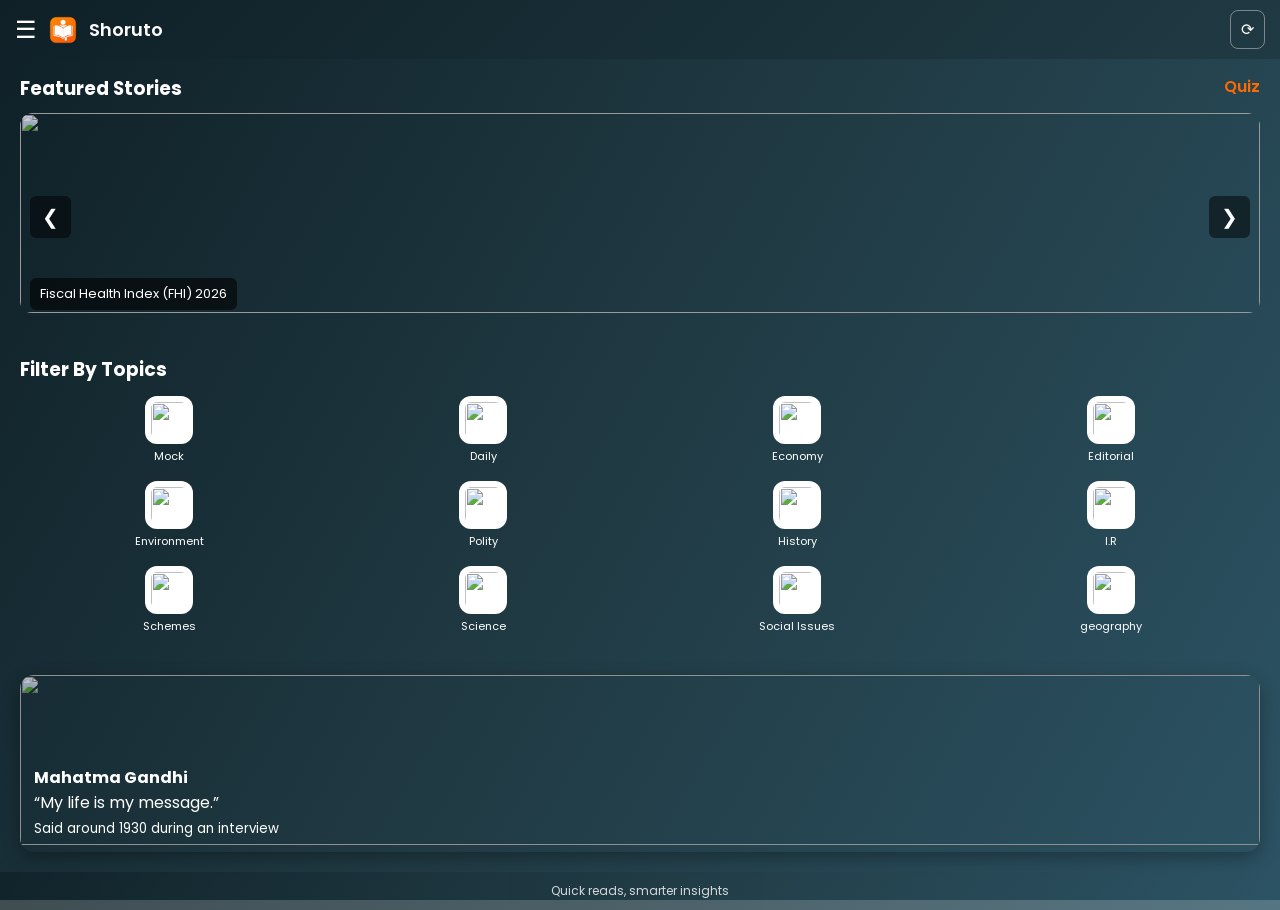
==== index.html @ 44cf9c7d "Update index.html" ====
<!DOCTYPE html>

<html lang="en">
<head>

<meta charset="UTF-8">
<meta name="viewport" content="width=device-width, initial-scale=1, viewport-fit=cover">

<title>Treedell</title>

<link rel="manifest" href="manifest.json">
<meta name="theme-color" content="#0f2027">

<link rel="apple-touch-icon" href="icon-192.png">
<meta name="apple-mobile-web-app-capable" content="yes">

<link href="https://fonts.googleapis.com/css2?family=Poppins:wght@300;400;600&display=swap" rel="stylesheet">

<style>

*{
  margin:0;
  padding:0;
  box-sizing:border-box;
  font-family:Poppins;
}

html,body{
  height:100%;
}

body{
  background:linear-gradient(120deg,#0f2027,#203a43,#2c5364);
  color:white;
  min-height:100vh;
  overflow-x:hidden;
  background-attachment: fixed;
}

/* HEADER */

.header {
  display: flex;
  justify-content: space-between;
  align-items: center;
  padding: 10px 15px;
  background: linear-gradient(135deg, #0f2027, #203a43);
  color: white;
}

/* Left side */
.left {
  display: flex;
  align-items: center;
  gap: 10px;
}

.menu {
  font-size: 22px;
  cursor: pointer;
}

/* Logo */
.logo {
  width: 32px;
  height: 32px;
  border-radius: 8px;
}

/* Title */
.left h3 {
  margin: 0;
  font-size: 18px;
  font-weight: 600;
}

/* Right side */
.right {
  display: flex;
  align-items: center;
}

/* Refresh Button */
.refresh-btn {
  background: transparent;
  border: 1px solid rgba(255,255,255,0.4);
  color: white;
  padding: 6px 10px;
  border-radius: 8px;
  font-size: 16px;
  cursor: pointer;
  transition: 0.2s;
}

.refresh-btn:hover {
  background: rgba(255,255,255,0.1);
}

.menu{font-size:24px;cursor:pointer;}

/* SIDEBAR */

.sidebar{
position:fixed;
top:0;
left:-260px;
width:260px;
height:100%;
background:#203a43;
transition:.35s;
z-index:2000;
}

.sidebar.open{left:0;}

.sidebar-header{
display:flex;
justify-content:space-between;
padding:16px;
border-bottom:1px solid rgba(255,255,255,0.15);
}

.close-btn{cursor:pointer;font-size:20px;}

.sidebar a{
display:block;
padding:15px 20px;
text-decoration:none;
color:white;
border-bottom:1px solid rgba(255,255,255,0.08);
}

.sidebar a:hover{background:#2c5364;}

/* Convert App Box */

.install-box{
  margin:6px;
  padding:6px 8px;
  border-radius:6px;
  background:#ff6a00;
  text-align:center;
  font-weight:600;
  cursor:pointer;
  font-size:13px;
}

/* Popup */

.install-popup{
position:fixed;
top:0;
left:0;
width:100%;
height:100%;
background:rgba(0,0,0,0.6);
display:none;
align-items:center;
justify-content:center;
z-index:3000;
}

.install-content{
background:white;
color:black;
padding:25px;
border-radius:12px;
text-align:center;
width:80%;
max-width:320px;
}

.install-content button{
padding:10px 20px;
border:none;
border-radius:6px;
background:#ff6a00;
color:white;
margin:5px;
cursor:pointer;
}

.cancel-btn{background:gray;}

/* FEATURED */

.featured{
  padding:15px 20px;
}

.section-title{
  display:flex;
  justify-content:space-between;
  margin-bottom:10px;
}

.quiz{
  color:#ff6a00;
  text-decoration:none;
  font-weight:600;
}

/* SLIDER */

.slider{position:relative;overflow:hidden;border-radius:12px;}

.slides{display:flex;transition:transform .35s ease;}

.slide{min-width:100%;position:relative;}

.slide img{
width:100%;
height:200px;
object-fit:cover;
border-radius:12px;
filter:brightness(.8);
}

.slide span{
position:absolute;
bottom:10px;
left:10px;
background:rgba(0,0,0,0.6);
padding:6px 10px;
border-radius:6px;
font-size:13px;
}

.slide a{
position:absolute;
top:0;
left:0;
width:100%;
height:100%;
}

/* slider buttons */

.slider-btn{
position:absolute;
top:50%;
transform:translateY(-50%);
background:rgba(0,0,0,0.5);
border:none;
color:white;
font-size:20px;
padding:6px 12px;
cursor:pointer;
border-radius:6px;
}

.prev{left:10px}
.next{right:10px}

/* TOPICS */

.topics{
  padding:20px;
}

.grid{
  display:grid;
  grid-template-columns:repeat(4,minmax(0,1fr));
  gap:16px;
  margin-top:12px;
}

.topic{
  text-align:center;
}

.topic a{
  text-decoration:none;
  color:white;
  display:block;
}

.topic img{
  width:48px;
  height:48px;
  border-radius:12px;
  background:white;
  padding:6px;
  object-fit:contain;
  display:block;
  margin:auto;
}

.topic p{
  font-size:11px;
  margin-top:4px;
}

/* POSTER */

.poster{
  margin:20px;
  border-radius:14px;
  overflow:hidden;
  position:relative;
  box-shadow:0 6px 18px rgba(0,0,0,0.3);
}

.poster img{
  width:100%;
  height:170px;
  object-fit:cover;
  filter:brightness(.75);
}

.poster-content{
  position:absolute;
  bottom:12px;
  left:14px;
}

/* FOOTER */

footer{
text-align:center;
padding:10px;
font-size:12px;
opacity:.8;
margin-bottom:10px;
background:linear-gradient(120deg,#0f2027,#203a43,#2c5364);
}
</style>

</head>

<body>

<!-- SIDEBAR -->

<div class="sidebar" id="sidebar">

<div class="sidebar-header">
<b>Menu</b>
<div class="close-btn" onclick="toggleMenu()">✕</div>
</div>

<a href="/aboutus">About Us</a>
<a href="/Study_material">Study Material</a>
<a href="/contactus">Contact Us</a>
<a href="/privacypolicy">Privacy Policy</a>

<div class="install-box" id="openInstallBox">
📲 Follow Us
</div>

</div>

<!-- HEADER -->

<div class="header">
  <!-- Left Section -->
  <div class="left">
    <div class="menu" onclick="toggleMenu()">☰</div>

    <img src="/icon-192.png" alt="logo" class="logo">

    <h3>Shoruto</h3>
  </div>

  <!-- Right Section -->
  <div class="right">
    <button class="refresh-btn" onclick="refreshPage()">
      ⟳
    </button>
  </div>
</div>

<!-- FEATURED -->

<section class="featured">

<div class="section-title">
<h3>Featured Stories</h3>
<a class="quiz" href="https://myaffiliatepage.com/Currentaffairs">Quiz</a>
</div>

<div class="slider">

<div class="slides" id="slides">

<div class="slide">
<img src="https://studymate81.wordpress.com/wp-content/uploads/2026/03/nelhmj7rqjwqnb363zwiba.jpg">
<span>Fiscal Health Index (FHI) 2026</span>
<a href="https://myaffiliatepage.com/Fiscal_Health_Index_2026?reload=true&t=1773561445678"></a>
</div>

<div class="slide">
<img src="https://studymate81.wordpress.com/wp-content/uploads/2026/03/leonardo_kino_xl_just_create_an_image_of_farmland_3.jpg">
<span>Farm Loan Waivers in India</span>
<a href="https://myaffiliatepage.com/Farm_Loan_Waivers_in_India?reload=true&t=1773561792583"></a>
</div>

<div class="slide">
<img src="https://studymate81.wordpress.com/wp-content/uploads/2026/03/zwa5vwahtymsl9gl7rufxw.png">
<span>AI Impact Study on the Labour Market</span>
<a href="https://myaffiliatepage.com/AI_Impact_Study_on_the_Labour_Market?reload=true&t=1773562117813"></a>
</div>

</div>

<button class="slider-btn prev" onclick="prevSlide()">❮</button> <button class="slider-btn next" onclick="nextSlide()">❯</button>

</div>

</section>

<!-- TOPICS -->

<section class="topics">

<h3>Filter By Topics</h3>

<div class="grid">

<div class="topic">
<a href="https://myaffiliatepage.com/interview">
<img src="https://studymate81.wordpress.com/wp-content/uploads/2026/04/untitled_design-removebg-preview.png">
<p>Mock</p>
</a>
</div>

<div class="topic"><a href="/posts.html?cat=daily"><img src="https://studymate81.wordpress.com/wp-content/uploads/2025/02/eeef1137-86c7-4c1e-878f-673252c6f3b5-removebg-preview.png"><p>Daily</p></a></div>

<div class="topic"><a href="/posts.html?cat=economy"><img src="https://studymate81.wordpress.com/wp-content/uploads/2025/02/2.png"><p>Economy</p></a></div>

<div class="topic"><a href="/posts.html?cat=editorial"><img src="https://studymate81.wordpress.com/wp-content/uploads/2025/02/4.png"><p>Editorial</p></a></div>

<div class="topic"><a href="/posts.html?cat=environment"><img src="https://studymate81.wordpress.com/wp-content/uploads/2025/02/3.png"><p>Environment</p></a></div>

<div class="topic"><a href="/posts.html?cat=governance"><img src="https://studymate81.wordpress.com/wp-content/uploads/2025/02/5.png"><p>Polity</p></a></div>

<div class="topic"><a href="/posts.html?cat=history"><img src="https://studymate81.wordpress.com/wp-content/uploads/2025/02/untitled_design__4_-removebg-preview.png"><p>History</p></a></div>

<div class="topic"><a href="/posts.html?cat=ir"><img src="https://studymate81.wordpress.com/wp-content/uploads/2025/02/12.png"><p>I.R</p></a></div>

<div class="topic"><a href="/posts.html?cat=schemes"><img src="https://studymate81.wordpress.com/wp-content/uploads/2025/02/6.png"><p>Schemes</p></a></div>

<div class="topic"><a href="/posts.html?cat=science"><img src="https://studymate81.wordpress.com/wp-content/uploads/2025/02/8.png"><p>Science</p></a></div>

<div class="topic"><a href="/posts.html?cat=social"><img src="https://studymate81.wordpress.com/wp-content/uploads/2025/02/10.png"><p>Social Issues</p></a></div>

<div class="topic"><a href="/posts.html?cat=geography"><img src="https://studymate81.wordpress.com/wp-content/uploads/2025/02/untitled-design-5.png"><p>geography</p></a></div>

</div>

</section>

<!-- POSTER -->

<div class="poster">

<img src="https://encrypted-tbn0.gstatic.com/images?q=tbn:ANd9GcRRXqSWzCTCOm6CY6Yomk3NsjfngVPtE6K1-g&s">

<div class="poster-content">
  <h4>Mahatma Gandhi</h4>
  <p>“My life is my message.”</p>
  <small>Said around 1930 during an interview</small>
</div>

</div>
</section>

<footer>Quick reads, smarter insights</footer>

<!-- INSTALL POPUP -->
<div class="install-popup" id="installPopup">
  <div class="install-content">
    <h3>Stay Connected</h3>

    <p>
      Thanks for visiting! 😊<br><br>

      Follow us for updates, new content, and more.<br>
      Stay connected and never miss anything!
    </p>

   <button onclick="window.location.href='https://myaffiliatepage.com/'">⬅ Go Back</button>
 <button onclick="window.open('https://instagram.com/yourusername','_blank')">
  ⭐ Follow Us
</button>
    <button class="cancel-btn" onclick="closeInstall()">Close</button>
  </div>
</div>

<script>

function toggleMenu(){
document.getElementById("sidebar").classList.toggle("open");
}

let index=0;

function updateSlide(){
document.getElementById("slides").style.transform="translateX(-"+index*100+"%)";
}

function nextSlide(){index++;if(index>2) index=0;updateSlide();}
function prevSlide(){index--;if(index<0) index=2;updateSlide();}

document.getElementById("openInstallBox").addEventListener("click", () => {
  document.getElementById("installPopup").style.display = "flex";
});

function closeInstall(){
  document.getElementById("installPopup").style.display = "none";
}

function refreshPage() {
  location.reload();
}

</script>

</body>
</html>
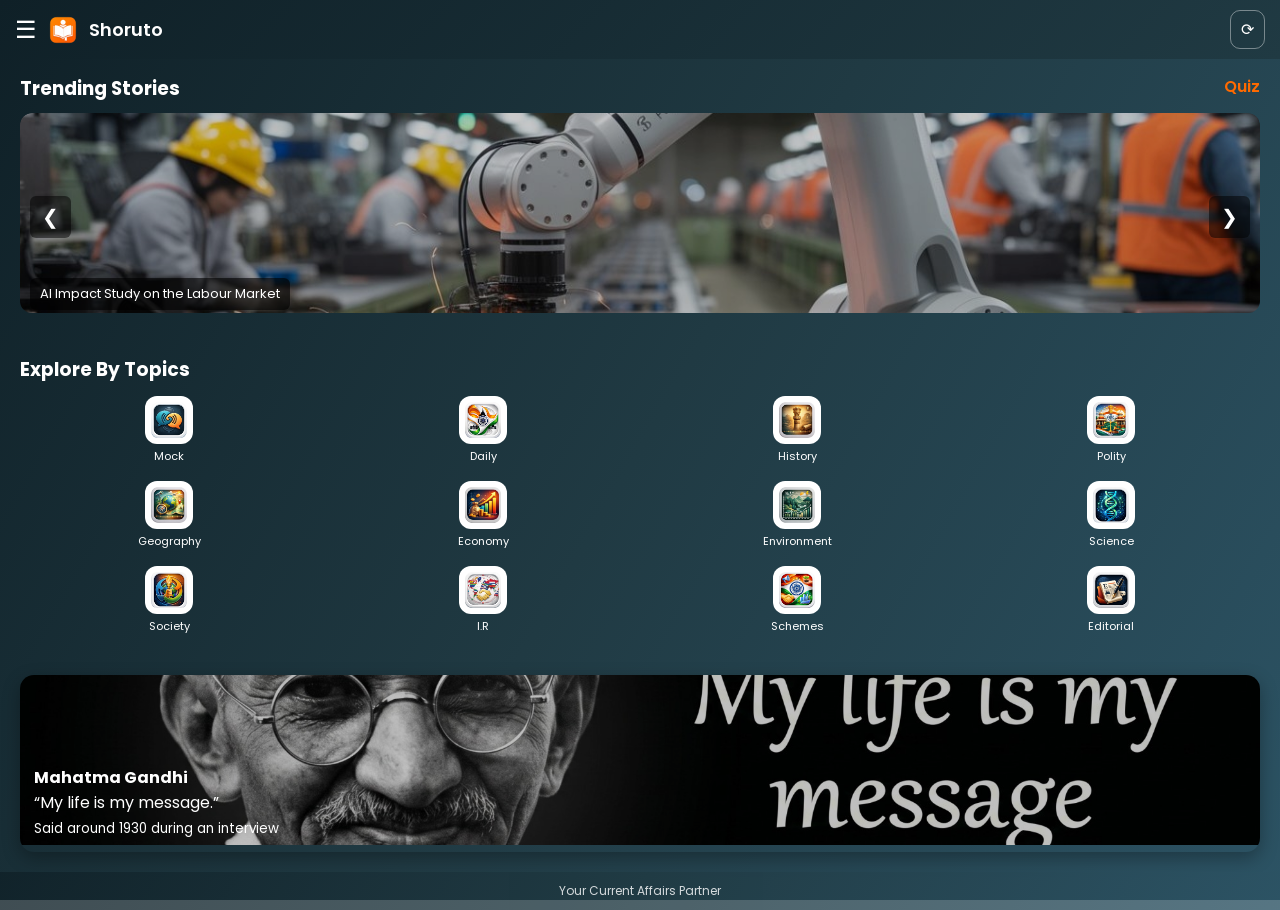
==== commit f47a7952: "Update index.html" ====
--- a/index.html
+++ b/index.html
@@ -6,8 +6,12 @@
 <meta charset="UTF-8">
 <meta name="viewport" content="width=device-width, initial-scale=1, viewport-fit=cover">
 
-<title>Treedell</title>
-
+<title>Shoruto – Daily Current Affairs for UPSC, PCS & Banking Exams</title>
+<meta name="description" content="Shoruto provides daily current affairs, quizzes, and study material for UPSC, PCS, Banking, and competitive exams. Learn smart with short and exam-focused content.">
+<link rel="canonical" href="https://www.shoruto.com/">
+<link rel="icon" href="/icon-192.png" type="image/png">
+<link rel="apple-touch-icon" href="/icon-192.png">
+  
 <link rel="manifest" href="manifest.json">
 <meta name="theme-color" content="#0f2027">
 
@@ -39,16 +43,25 @@
 
 /* HEADER */
 
+/* HEADER */
 .header {
+  position: sticky;
+  top: 0;
+  z-index: 1000;
+
   display: flex;
   justify-content: space-between;
   align-items: center;
+
   padding: 10px 15px;
+
   background: linear-gradient(135deg, #0f2027, #203a43);
   color: white;
-}
-
-/* Left side */
+
+  backdrop-filter: blur(8px);
+}
+
+/* LEFT SIDE */
 .left {
   display: flex;
   align-items: center;
@@ -60,35 +73,38 @@
   cursor: pointer;
 }
 
-/* Logo */
+/* LOGO */
 .logo {
   width: 32px;
   height: 32px;
   border-radius: 8px;
 }
 
-/* Title */
+/* TITLE */
 .left h3 {
   margin: 0;
   font-size: 18px;
   font-weight: 600;
 }
 
-/* Right side */
+/* RIGHT SIDE */
 .right {
   display: flex;
   align-items: center;
 }
 
-/* Refresh Button */
+/* REFRESH BUTTON */
 .refresh-btn {
   background: transparent;
   border: 1px solid rgba(255,255,255,0.4);
   color: white;
+
   padding: 6px 10px;
-  border-radius: 8px;
+  border-radius: 10px;
+
   font-size: 16px;
   cursor: pointer;
+
   transition: 0.2s;
 }
 
@@ -351,9 +367,9 @@
 </div>
 
 <!-- HEADER -->
-
 <div class="header">
-  <!-- Left Section -->
+  
+  <!-- LEFT -->
   <div class="left">
     <div class="menu" onclick="toggleMenu()">☰</div>
 
@@ -362,12 +378,13 @@
     <h3>Shoruto</h3>
   </div>
 
-  <!-- Right Section -->
+  <!-- RIGHT -->
   <div class="right">
     <button class="refresh-btn" onclick="refreshPage()">
       ⟳
     </button>
   </div>
+
 </div>
 
 <!-- FEATURED -->
@@ -375,8 +392,8 @@
 <section class="featured">
 
 <div class="section-title">
-<h3>Featured Stories</h3>
-<a class="quiz" href="https://myaffiliatepage.com/Currentaffairs">Quiz</a>
+<h3>Trending Stories</h3>
+<a class="quiz" href="/DailyQuiz">Quiz</a>
 </div>
 
 <div class="slider">
@@ -384,21 +401,21 @@
 <div class="slides" id="slides">
 
 <div class="slide">
-<img src="https://studymate81.wordpress.com/wp-content/uploads/2026/03/nelhmj7rqjwqnb363zwiba.jpg">
+<img src="/images/Factoryy.jpg">
+<span>AI Impact Study on the Labour Market</span>
+<a href="/AI_Impact_Study_on_the_Labour_Market"></a>
+</div>
+
+<div class="slide">
+<img src="/images/Datashiftt.jpg">
 <span>Fiscal Health Index (FHI) 2026</span>
-<a href="https://myaffiliatepage.com/Fiscal_Health_Index_2026?reload=true&t=1773561445678"></a>
+<a href="/Fiscal_Health_Index_2026"></a>
 </div>
 
 <div class="slide">
-<img src="https://studymate81.wordpress.com/wp-content/uploads/2026/03/leonardo_kino_xl_just_create_an_image_of_farmland_3.jpg">
+<img src="/images/Agriculturee.jpg">
 <span>Farm Loan Waivers in India</span>
-<a href="https://myaffiliatepage.com/Farm_Loan_Waivers_in_India?reload=true&t=1773561792583"></a>
-</div>
-
-<div class="slide">
-<img src="https://studymate81.wordpress.com/wp-content/uploads/2026/03/zwa5vwahtymsl9gl7rufxw.png">
-<span>AI Impact Study on the Labour Market</span>
-<a href="https://myaffiliatepage.com/AI_Impact_Study_on_the_Labour_Market?reload=true&t=1773562117813"></a>
+<a href="/Farm_Loan_Waivers_in_India"></a>
 </div>
 
 </div>
@@ -413,38 +430,38 @@
 
 <section class="topics">
 
-<h3>Filter By Topics</h3>
+<h3>Explore By Topics</h3>
 
 <div class="grid">
 
 <div class="topic">
-<a href="https://myaffiliatepage.com/interview">
-<img src="https://studymate81.wordpress.com/wp-content/uploads/2026/04/untitled_design-removebg-preview.png">
+<a href="/mock">
+<img src="/images/mock-test.png">
 <p>Mock</p>
 </a>
 </div>
 
-<div class="topic"><a href="/posts.html?cat=daily"><img src="https://studymate81.wordpress.com/wp-content/uploads/2025/02/eeef1137-86c7-4c1e-878f-673252c6f3b5-removebg-preview.png"><p>Daily</p></a></div>
-
-<div class="topic"><a href="/posts.html?cat=economy"><img src="https://studymate81.wordpress.com/wp-content/uploads/2025/02/2.png"><p>Economy</p></a></div>
-
-<div class="topic"><a href="/posts.html?cat=editorial"><img src="https://studymate81.wordpress.com/wp-content/uploads/2025/02/4.png"><p>Editorial</p></a></div>
-
-<div class="topic"><a href="/posts.html?cat=environment"><img src="https://studymate81.wordpress.com/wp-content/uploads/2025/02/3.png"><p>Environment</p></a></div>
-
-<div class="topic"><a href="/posts.html?cat=governance"><img src="https://studymate81.wordpress.com/wp-content/uploads/2025/02/5.png"><p>Polity</p></a></div>
-
-<div class="topic"><a href="/posts.html?cat=history"><img src="https://studymate81.wordpress.com/wp-content/uploads/2025/02/untitled_design__4_-removebg-preview.png"><p>History</p></a></div>
-
-<div class="topic"><a href="/posts.html?cat=ir"><img src="https://studymate81.wordpress.com/wp-content/uploads/2025/02/12.png"><p>I.R</p></a></div>
-
-<div class="topic"><a href="/posts.html?cat=schemes"><img src="https://studymate81.wordpress.com/wp-content/uploads/2025/02/6.png"><p>Schemes</p></a></div>
-
-<div class="topic"><a href="/posts.html?cat=science"><img src="https://studymate81.wordpress.com/wp-content/uploads/2025/02/8.png"><p>Science</p></a></div>
-
-<div class="topic"><a href="/posts.html?cat=social"><img src="https://studymate81.wordpress.com/wp-content/uploads/2025/02/10.png"><p>Social Issues</p></a></div>
-
-<div class="topic"><a href="/posts.html?cat=geography"><img src="https://studymate81.wordpress.com/wp-content/uploads/2025/02/untitled-design-5.png"><p>geography</p></a></div>
+<div class="topic"><a href="/posts.html?cat=daily"><img src="/images/daily-current.png"><p>Daily</p></a></div>
+
+<div class="topic"><a href="/posts.html?cat=history"><img src="/images/history.png"><p>History</p></a></div>
+
+<div class="topic"><a href="/posts.html?cat=governance"><img src="/images/polity.png"><p>Polity</p></a></div>
+
+<div class="topic"><a href="/posts.html?cat=Geography"><img src="/images/geography.png"><p>Geography</p></a></div>
+
+<div class="topic"><a href="/posts.html?cat=economy"><img src="/images/economy.png"><p>Economy</p></a></div>
+
+<div class="topic"><a href="/posts.html?cat=environment"><img src="/images/environment.png"><p>Environment</p></a></div>
+
+<div class="topic"><a href="/posts.html?cat=science"><img src="/images/science.png"><p>Science</p></a></div>
+
+<div class="topic"><a href="/posts.html?cat=social"><img src="/images/social-issues.png"><p>Society</p></a></div>
+
+<div class="topic"><a href="/posts.html?cat=ir"><img src="/images/international-relations.png"><p>I.R</p></a></div>
+
+<div class="topic"><a href="/posts.html?cat=schemes"><img src="/images/schemes.png"><p>Schemes</p></a></div>
+
+<div class="topic"><a href="/posts.html?cat=editorial"><img src="/images/editorial.png"><p>Editorial</p></a></div>
 
 </div>
 
@@ -454,7 +471,7 @@
 
 <div class="poster">
 
-<img src="https://encrypted-tbn0.gstatic.com/images?q=tbn:ANd9GcRRXqSWzCTCOm6CY6Yomk3NsjfngVPtE6K1-g&s">
+<img src="/images/Gandhijii.jpg">
 
 <div class="poster-content">
   <h4>Mahatma Gandhi</h4>
@@ -465,7 +482,7 @@
 </div>
 </section>
 
-<footer>Quick reads, smarter insights</footer>
+<footer>Your Current Affairs Partner</footer>
 
 <!-- INSTALL POPUP -->
 <div class="install-popup" id="installPopup">
@@ -479,7 +496,7 @@
       Stay connected and never miss anything!
     </p>
 
-   <button onclick="window.location.href='https://myaffiliatepage.com/'">⬅ Go Back</button>
+   <button onclick="window.location.href='https://shoruto.com/'">⬅ Go Back</button>
  <button onclick="window.open('https://instagram.com/yourusername','_blank')">
   ⭐ Follow Us
 </button>
@@ -513,7 +530,6 @@
 function refreshPage() {
   location.reload();
 }
-
 </script>
 
 </body>
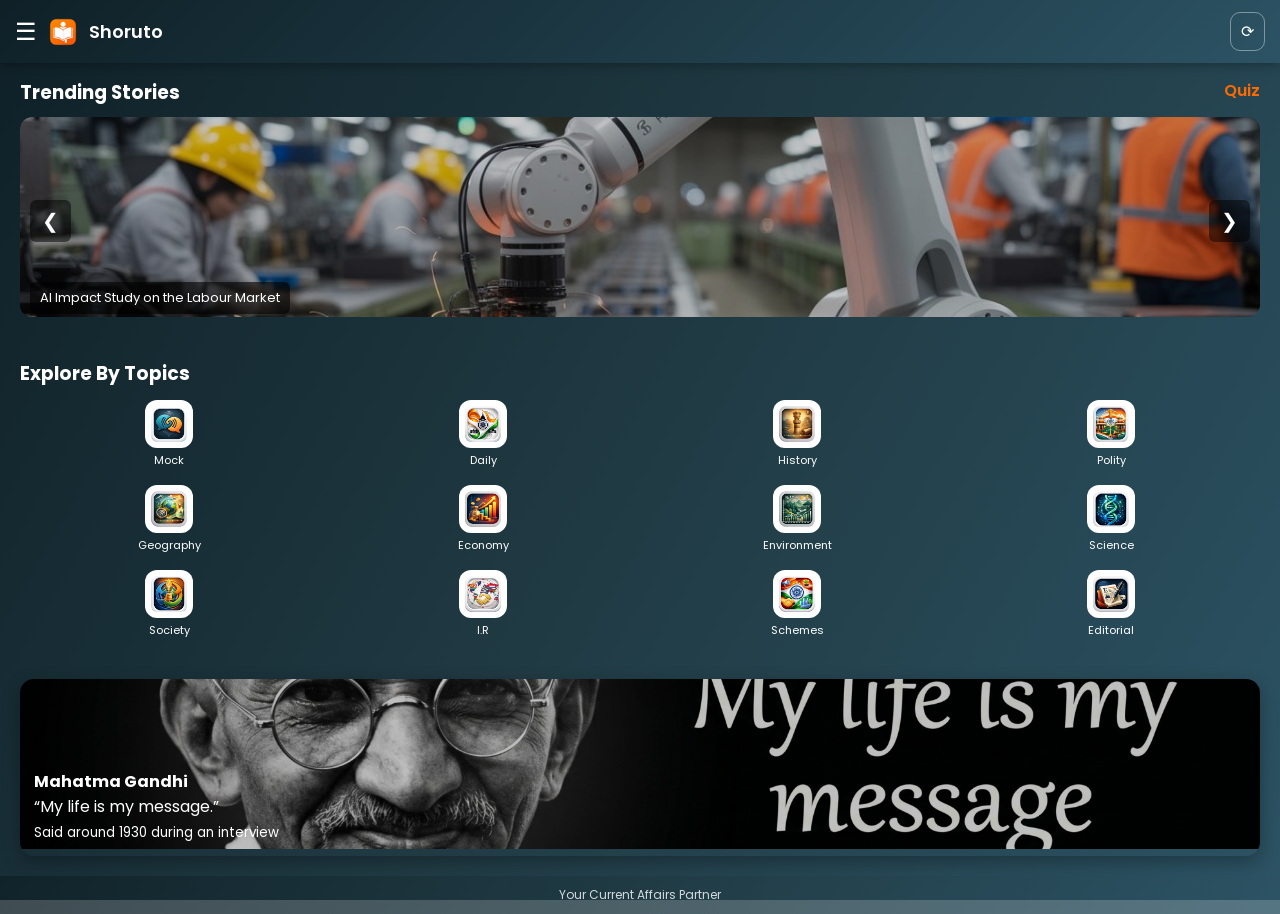
==== commit b417602f: "Update index.html" ====
--- a/index.html
+++ b/index.html
@@ -53,12 +53,15 @@
   justify-content: space-between;
   align-items: center;
 
-  padding: 10px 15px;
-
-  background: linear-gradient(135deg, #0f2027, #203a43);
+  padding: 12px 15px;
+
+  /* 👇 Improved gradient (more contrast like your old design) */
+  background: linear-gradient(135deg, #0f2027, #2c5364);
+
   color: white;
 
-  backdrop-filter: blur(8px);
+  /* subtle separation */
+  box-shadow: 0 2px 10px rgba(0,0,0,0.3);
 }
 
 /* LEFT SIDE */
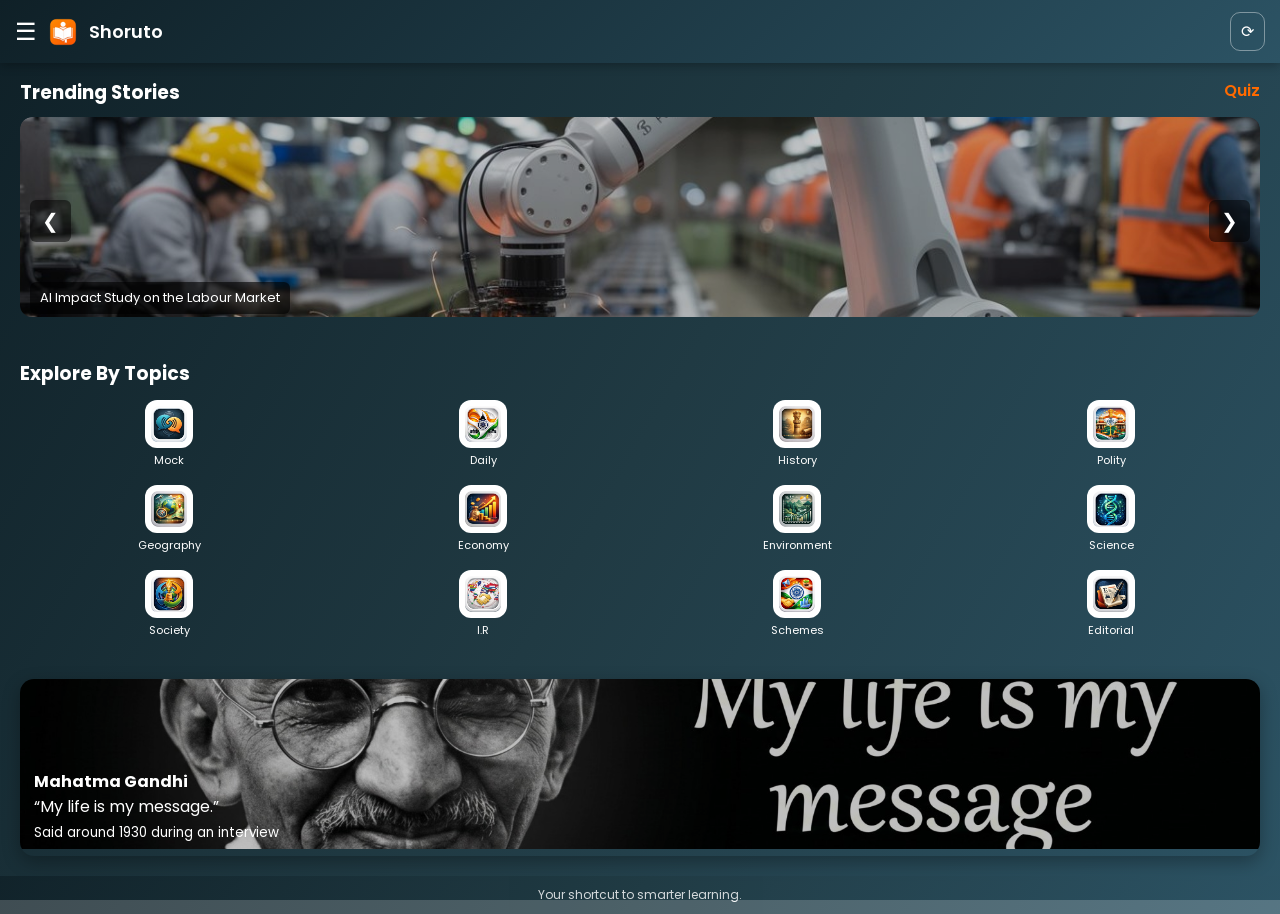
==== commit 53aff568: "Update index.html" ====
--- a/index.html
+++ b/index.html
@@ -450,7 +450,7 @@
 
 <div class="topic"><a href="/posts.html?cat=governance"><img src="/images/polity.png"><p>Polity</p></a></div>
 
-<div class="topic"><a href="/posts.html?cat=Geography"><img src="/images/geography.png"><p>Geography</p></a></div>
+<div class="topic"><a href="/posts.html?cat=geography"><img src="/images/geography.png"><p>Geography</p></a></div>
 
 <div class="topic"><a href="/posts.html?cat=economy"><img src="/images/economy.png"><p>Economy</p></a></div>
 
@@ -485,7 +485,7 @@
 </div>
 </section>
 
-<footer>Your Current Affairs Partner</footer>
+<footer>Your shortcut to smarter learning.</footer>
 
 <!-- INSTALL POPUP -->
 <div class="install-popup" id="installPopup">
@@ -499,7 +499,7 @@
       Stay connected and never miss anything!
     </p>
 
-   <button onclick="window.location.href='https://shoruto.com/'">⬅ Go Back</button>
+   <button onclick="window.location.href='/'">⬅ Go Back</button>
  <button onclick="window.open('https://instagram.com/yourusername','_blank')">
   ⭐ Follow Us
 </button>
@@ -533,6 +533,7 @@
 function refreshPage() {
   location.reload();
 }
+
 </script>
 
 </body>
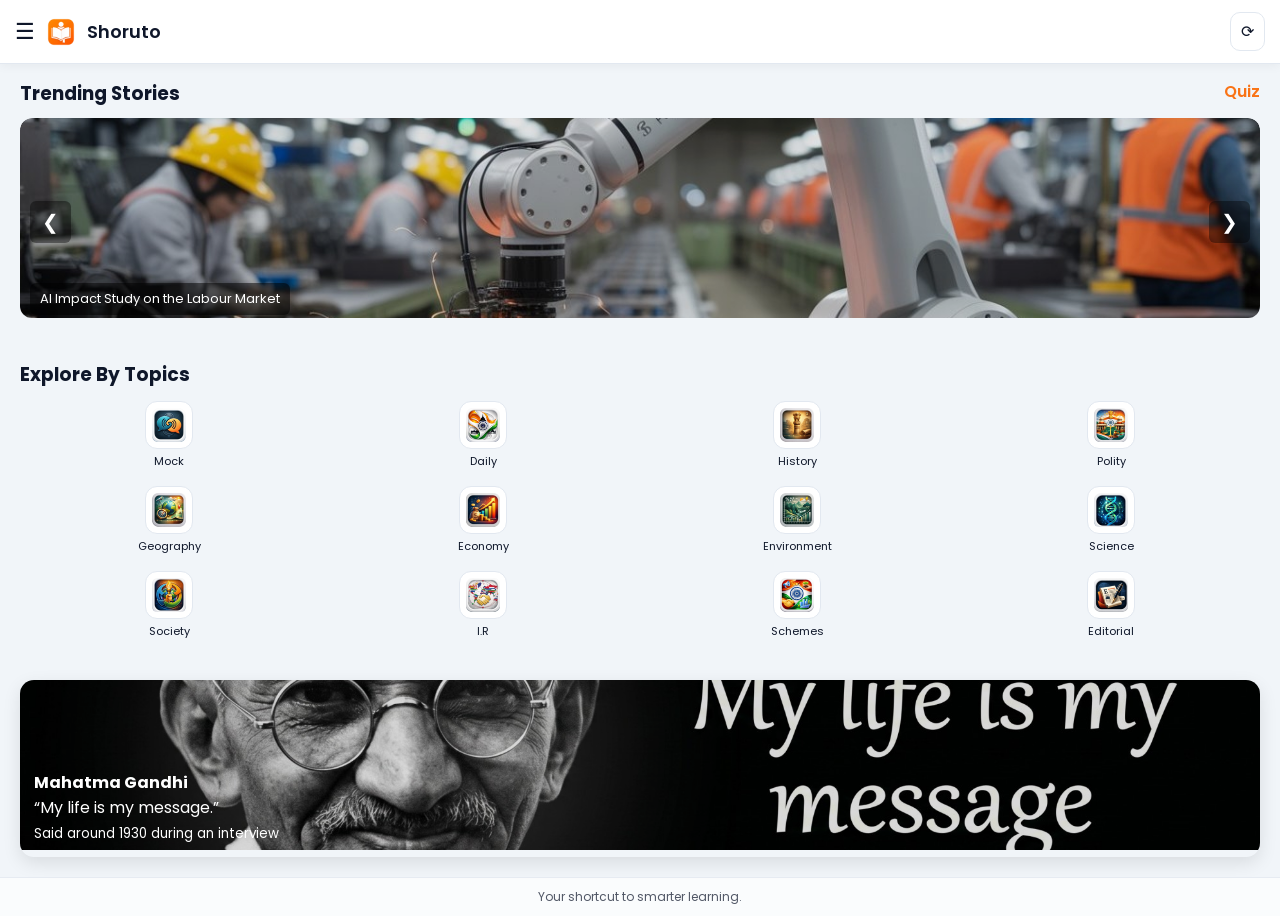
==== commit 9bcd3c5c: "Update index.html" ====
--- a/index.html
+++ b/index.html
@@ -21,7 +21,6 @@
 <link href="https://fonts.googleapis.com/css2?family=Poppins:wght@300;400;600&display=swap" rel="stylesheet">
 
 <style>
-
 *{
   margin:0;
   padding:0;
@@ -33,15 +32,14 @@
   height:100%;
 }
 
+/* BODY */
 body{
-  background:linear-gradient(120deg,#0f2027,#203a43,#2c5364);
-  color:white;
+  background:#f1f5f9;
+  color:#0f172a;
   min-height:100vh;
   overflow-x:hidden;
   background-attachment: fixed;
 }
-
-/* HEADER */
 
 /* HEADER */
 .header {
@@ -55,13 +53,11 @@
 
   padding: 12px 15px;
 
-  /* 👇 Improved gradient (more contrast like your old design) */
-  background: linear-gradient(135deg, #0f2027, #2c5364);
-
-  color: white;
-
-  /* subtle separation */
-  box-shadow: 0 2px 10px rgba(0,0,0,0.3);
+  background: #ffffff;
+  color: #0f172a;
+
+  border-bottom: 1px solid #e2e8f0;
+  box-shadow: 0 2px 10px rgba(0,0,0,0.05);
 }
 
 /* LEFT SIDE */
@@ -98,36 +94,32 @@
 
 /* REFRESH BUTTON */
 .refresh-btn {
-  background: transparent;
-  border: 1px solid rgba(255,255,255,0.4);
-  color: white;
+  background: #ffffff;
+  border: 1px solid #e2e8f0;
+  color: #0f172a;
 
   padding: 6px 10px;
   border-radius: 10px;
 
   font-size: 16px;
   cursor: pointer;
-
   transition: 0.2s;
 }
 
 .refresh-btn:hover {
-  background: rgba(255,255,255,0.1);
-}
-
-.menu{font-size:24px;cursor:pointer;}
-
+  background: #f1f5f9;
+}
 /* SIDEBAR */
-
 .sidebar{
 position:fixed;
 top:0;
 left:-260px;
 width:260px;
 height:100%;
-background:#203a43;
+background:#ffffff;
 transition:.35s;
 z-index:2000;
+border-right:1px solid #e2e8f0;
 }
 
 .sidebar.open{left:0;}
@@ -136,7 +128,7 @@
 display:flex;
 justify-content:space-between;
 padding:16px;
-border-bottom:1px solid rgba(255,255,255,0.15);
+border-bottom:1px solid #e2e8f0;
 }
 
 .close-btn{cursor:pointer;font-size:20px;}
@@ -145,27 +137,26 @@
 display:block;
 padding:15px 20px;
 text-decoration:none;
-color:white;
-border-bottom:1px solid rgba(255,255,255,0.08);
-}
-
-.sidebar a:hover{background:#2c5364;}
-
-/* Convert App Box */
-
+color:#0f172a;
+border-bottom:1px solid #f1f5f9;
+}
+
+.sidebar a:hover{background:#f8fafc;}
+
+/* INSTALL BOX */
 .install-box{
   margin:6px;
   padding:6px 8px;
   border-radius:6px;
-  background:#ff6a00;
+  background:#f97316;
   text-align:center;
   font-weight:600;
   cursor:pointer;
   font-size:13px;
-}
-
-/* Popup */
-
+  color:white;
+}
+
+/* POPUP */
 .install-popup{
 position:fixed;
 top:0;
@@ -180,8 +171,8 @@
 }
 
 .install-content{
-background:white;
-color:black;
+background:#ffffff;
+color:#0f172a;
 padding:25px;
 border-radius:12px;
 text-align:center;
@@ -193,16 +184,15 @@
 padding:10px 20px;
 border:none;
 border-radius:6px;
-background:#ff6a00;
+background:#f97316;
 color:white;
 margin:5px;
 cursor:pointer;
 }
 
-.cancel-btn{background:gray;}
+.cancel-btn{background:#94a3b8;}
 
 /* FEATURED */
-
 .featured{
   padding:15px 20px;
 }
@@ -214,13 +204,12 @@
 }
 
 .quiz{
-  color:#ff6a00;
+  color:#f97316;
   text-decoration:none;
   font-weight:600;
 }
 
 /* SLIDER */
-
 .slider{position:relative;overflow:hidden;border-radius:12px;}
 
 .slides{display:flex;transition:transform .35s ease;}
@@ -232,17 +221,18 @@
 height:200px;
 object-fit:cover;
 border-radius:12px;
-filter:brightness(.8);
+filter:brightness(.9);
 }
 
 .slide span{
 position:absolute;
 bottom:10px;
 left:10px;
-background:rgba(0,0,0,0.6);
+background:rgba(0,0,0,0.5);
 padding:6px 10px;
 border-radius:6px;
 font-size:13px;
+color:white;
 }
 
 .slide a{
@@ -252,14 +242,12 @@
 width:100%;
 height:100%;
 }
-
 /* slider buttons */
-
 .slider-btn{
 position:absolute;
 top:50%;
 transform:translateY(-50%);
-background:rgba(0,0,0,0.5);
+background:rgba(0,0,0,0.4);
 border:none;
 color:white;
 font-size:20px;
@@ -272,7 +260,6 @@
 .next{right:10px}
 
 /* TOPICS */
-
 .topics{
   padding:20px;
 }
@@ -290,7 +277,7 @@
 
 .topic a{
   text-decoration:none;
-  color:white;
+  color:#0f172a;
   display:block;
 }
 
@@ -298,11 +285,12 @@
   width:48px;
   height:48px;
   border-radius:12px;
-  background:white;
+  background:#ffffff;
   padding:6px;
   object-fit:contain;
   display:block;
   margin:auto;
+  border:1px solid #e2e8f0;
 }
 
 .topic p{
@@ -311,38 +299,39 @@
 }
 
 /* POSTER */
-
 .poster{
   margin:20px;
   border-radius:14px;
   overflow:hidden;
   position:relative;
-  box-shadow:0 6px 18px rgba(0,0,0,0.3);
+  box-shadow:0 6px 18px rgba(0,0,0,0.1);
 }
 
 .poster img{
   width:100%;
   height:170px;
   object-fit:cover;
-  filter:brightness(.75);
+  filter:brightness(.85);
 }
 
 .poster-content{
   position:absolute;
   bottom:12px;
   left:14px;
+  color:white;
 }
 
 /* FOOTER */
-
 footer{
 text-align:center;
 padding:10px;
 font-size:12px;
-opacity:.8;
+opacity:.7;
 margin-bottom:10px;
-background:linear-gradient(120deg,#0f2027,#203a43,#2c5364);
-}
+background:#ffffff;
+border-top:1px solid #e2e8f0;
+}
+
 </style>
 
 </head>
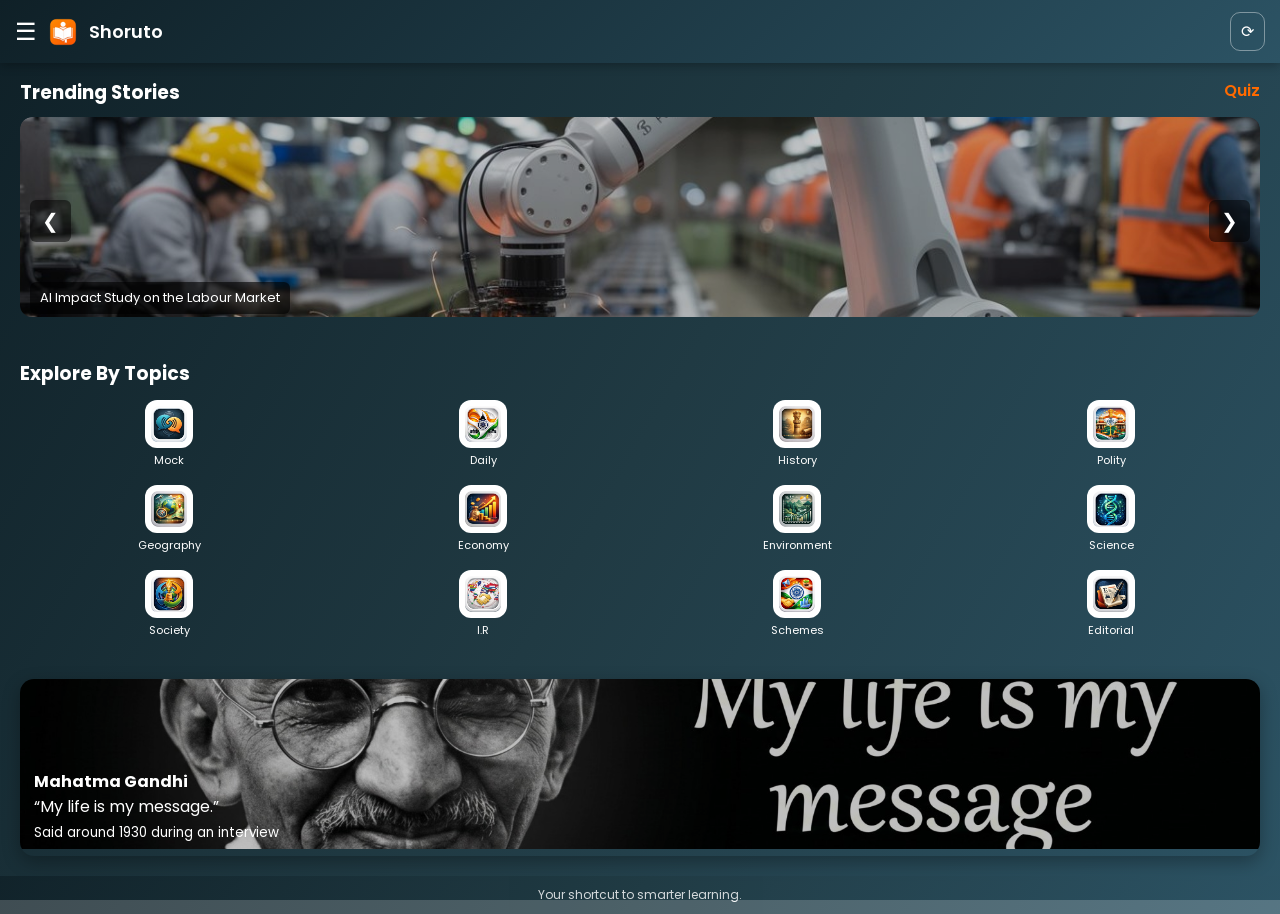
==== commit 80224172: "Update index.html" ====
--- a/index.html
+++ b/index.html
@@ -21,6 +21,7 @@
 <link href="https://fonts.googleapis.com/css2?family=Poppins:wght@300;400;600&display=swap" rel="stylesheet">
 
 <style>
+
 *{
   margin:0;
   padding:0;
@@ -32,14 +33,15 @@
   height:100%;
 }
 
-/* BODY */
 body{
-  background:#f1f5f9;
-  color:#0f172a;
+  background:linear-gradient(120deg,#0f2027,#203a43,#2c5364);
+  color:white;
   min-height:100vh;
   overflow-x:hidden;
   background-attachment: fixed;
 }
+
+/* HEADER */
 
 /* HEADER */
 .header {
@@ -53,11 +55,13 @@
 
   padding: 12px 15px;
 
-  background: #ffffff;
-  color: #0f172a;
-
-  border-bottom: 1px solid #e2e8f0;
-  box-shadow: 0 2px 10px rgba(0,0,0,0.05);
+  /* 👇 Improved gradient (more contrast like your old design) */
+  background: linear-gradient(135deg, #0f2027, #2c5364);
+
+  color: white;
+
+  /* subtle separation */
+  box-shadow: 0 2px 10px rgba(0,0,0,0.3);
 }
 
 /* LEFT SIDE */
@@ -94,32 +98,36 @@
 
 /* REFRESH BUTTON */
 .refresh-btn {
-  background: #ffffff;
-  border: 1px solid #e2e8f0;
-  color: #0f172a;
+  background: transparent;
+  border: 1px solid rgba(255,255,255,0.4);
+  color: white;
 
   padding: 6px 10px;
   border-radius: 10px;
 
   font-size: 16px;
   cursor: pointer;
+
   transition: 0.2s;
 }
 
 .refresh-btn:hover {
-  background: #f1f5f9;
-}
+  background: rgba(255,255,255,0.1);
+}
+
+.menu{font-size:24px;cursor:pointer;}
+
 /* SIDEBAR */
+
 .sidebar{
 position:fixed;
 top:0;
 left:-260px;
 width:260px;
 height:100%;
-background:#ffffff;
+background:#203a43;
 transition:.35s;
 z-index:2000;
-border-right:1px solid #e2e8f0;
 }
 
 .sidebar.open{left:0;}
@@ -128,7 +136,7 @@
 display:flex;
 justify-content:space-between;
 padding:16px;
-border-bottom:1px solid #e2e8f0;
+border-bottom:1px solid rgba(255,255,255,0.15);
 }
 
 .close-btn{cursor:pointer;font-size:20px;}
@@ -137,26 +145,27 @@
 display:block;
 padding:15px 20px;
 text-decoration:none;
-color:#0f172a;
-border-bottom:1px solid #f1f5f9;
-}
-
-.sidebar a:hover{background:#f8fafc;}
-
-/* INSTALL BOX */
+color:white;
+border-bottom:1px solid rgba(255,255,255,0.08);
+}
+
+.sidebar a:hover{background:#2c5364;}
+
+/* Convert App Box */
+
 .install-box{
   margin:6px;
   padding:6px 8px;
   border-radius:6px;
-  background:#f97316;
+  background:#ff6a00;
   text-align:center;
   font-weight:600;
   cursor:pointer;
   font-size:13px;
-  color:white;
-}
-
-/* POPUP */
+}
+
+/* Popup */
+
 .install-popup{
 position:fixed;
 top:0;
@@ -171,8 +180,8 @@
 }
 
 .install-content{
-background:#ffffff;
-color:#0f172a;
+background:white;
+color:black;
 padding:25px;
 border-radius:12px;
 text-align:center;
@@ -184,15 +193,16 @@
 padding:10px 20px;
 border:none;
 border-radius:6px;
-background:#f97316;
+background:#ff6a00;
 color:white;
 margin:5px;
 cursor:pointer;
 }
 
-.cancel-btn{background:#94a3b8;}
+.cancel-btn{background:gray;}
 
 /* FEATURED */
+
 .featured{
   padding:15px 20px;
 }
@@ -204,12 +214,13 @@
 }
 
 .quiz{
-  color:#f97316;
+  color:#ff6a00;
   text-decoration:none;
   font-weight:600;
 }
 
 /* SLIDER */
+
 .slider{position:relative;overflow:hidden;border-radius:12px;}
 
 .slides{display:flex;transition:transform .35s ease;}
@@ -221,18 +232,17 @@
 height:200px;
 object-fit:cover;
 border-radius:12px;
-filter:brightness(.9);
+filter:brightness(.8);
 }
 
 .slide span{
 position:absolute;
 bottom:10px;
 left:10px;
-background:rgba(0,0,0,0.5);
+background:rgba(0,0,0,0.6);
 padding:6px 10px;
 border-radius:6px;
 font-size:13px;
-color:white;
 }
 
 .slide a{
@@ -242,12 +252,14 @@
 width:100%;
 height:100%;
 }
+
 /* slider buttons */
+
 .slider-btn{
 position:absolute;
 top:50%;
 transform:translateY(-50%);
-background:rgba(0,0,0,0.4);
+background:rgba(0,0,0,0.5);
 border:none;
 color:white;
 font-size:20px;
@@ -260,6 +272,7 @@
 .next{right:10px}
 
 /* TOPICS */
+
 .topics{
   padding:20px;
 }
@@ -277,7 +290,7 @@
 
 .topic a{
   text-decoration:none;
-  color:#0f172a;
+  color:white;
   display:block;
 }
 
@@ -285,12 +298,11 @@
   width:48px;
   height:48px;
   border-radius:12px;
-  background:#ffffff;
+  background:white;
   padding:6px;
   object-fit:contain;
   display:block;
   margin:auto;
-  border:1px solid #e2e8f0;
 }
 
 .topic p{
@@ -299,39 +311,38 @@
 }
 
 /* POSTER */
+
 .poster{
   margin:20px;
   border-radius:14px;
   overflow:hidden;
   position:relative;
-  box-shadow:0 6px 18px rgba(0,0,0,0.1);
+  box-shadow:0 6px 18px rgba(0,0,0,0.3);
 }
 
 .poster img{
   width:100%;
   height:170px;
   object-fit:cover;
-  filter:brightness(.85);
+  filter:brightness(.75);
 }
 
 .poster-content{
   position:absolute;
   bottom:12px;
   left:14px;
-  color:white;
 }
 
 /* FOOTER */
+
 footer{
 text-align:center;
 padding:10px;
 font-size:12px;
-opacity:.7;
+opacity:.8;
 margin-bottom:10px;
-background:#ffffff;
-border-top:1px solid #e2e8f0;
-}
-
+background:linear-gradient(120deg,#0f2027,#203a43,#2c5364);
+}
 </style>
 
 </head>
